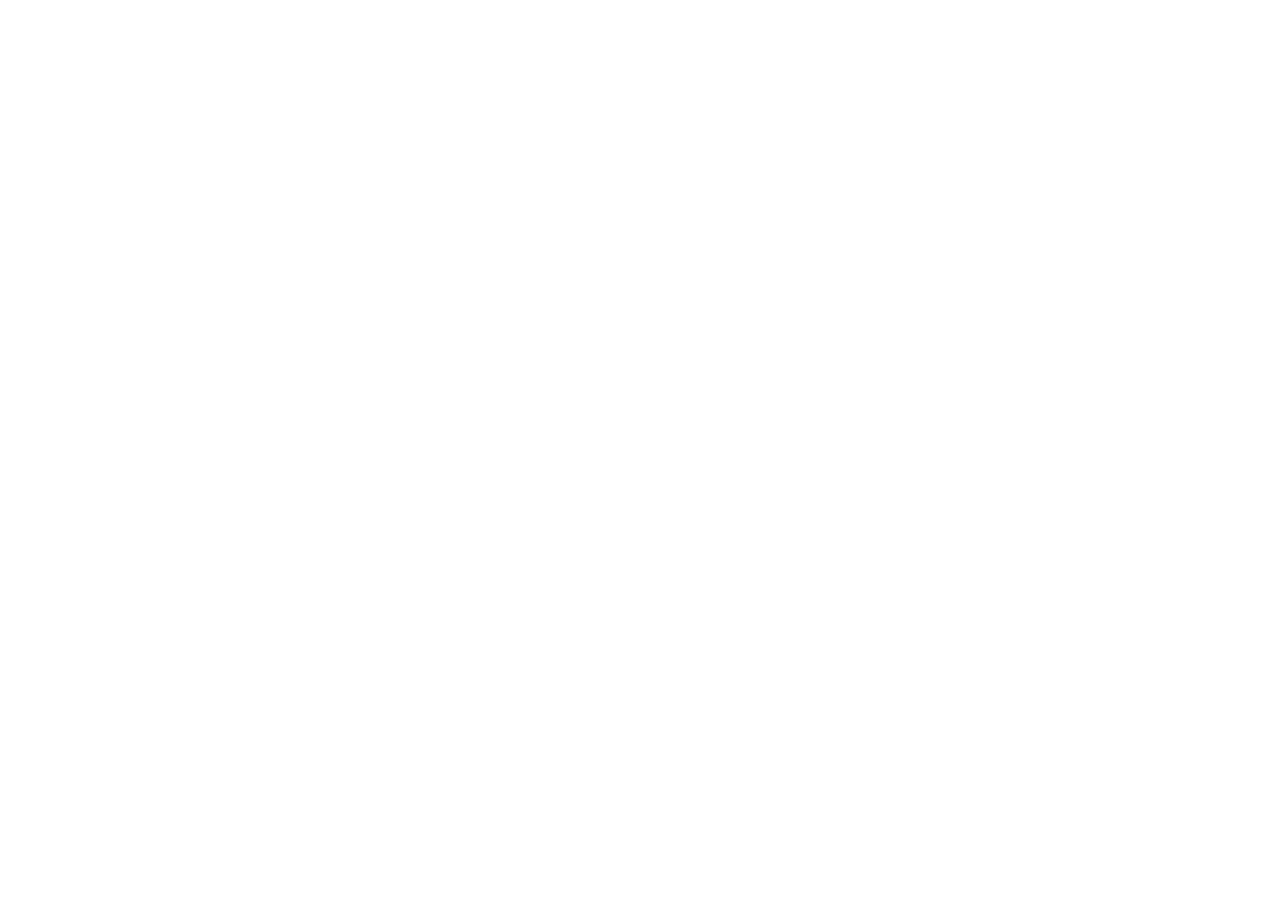
==== website/index.html @ 05efdec6 "working link to different pages" ====
<!DOCTYPE html>
<html lang="en">
<head>
    <meta charset="UTF-8">
    <meta http-equiv="X-UA-Compatible" content="IE=edge">
    <meta name="viewport" content="width=device-width, initial-scale=1.0">
    <title>Document</title>
</head>
<body>
    
</body>
</html>
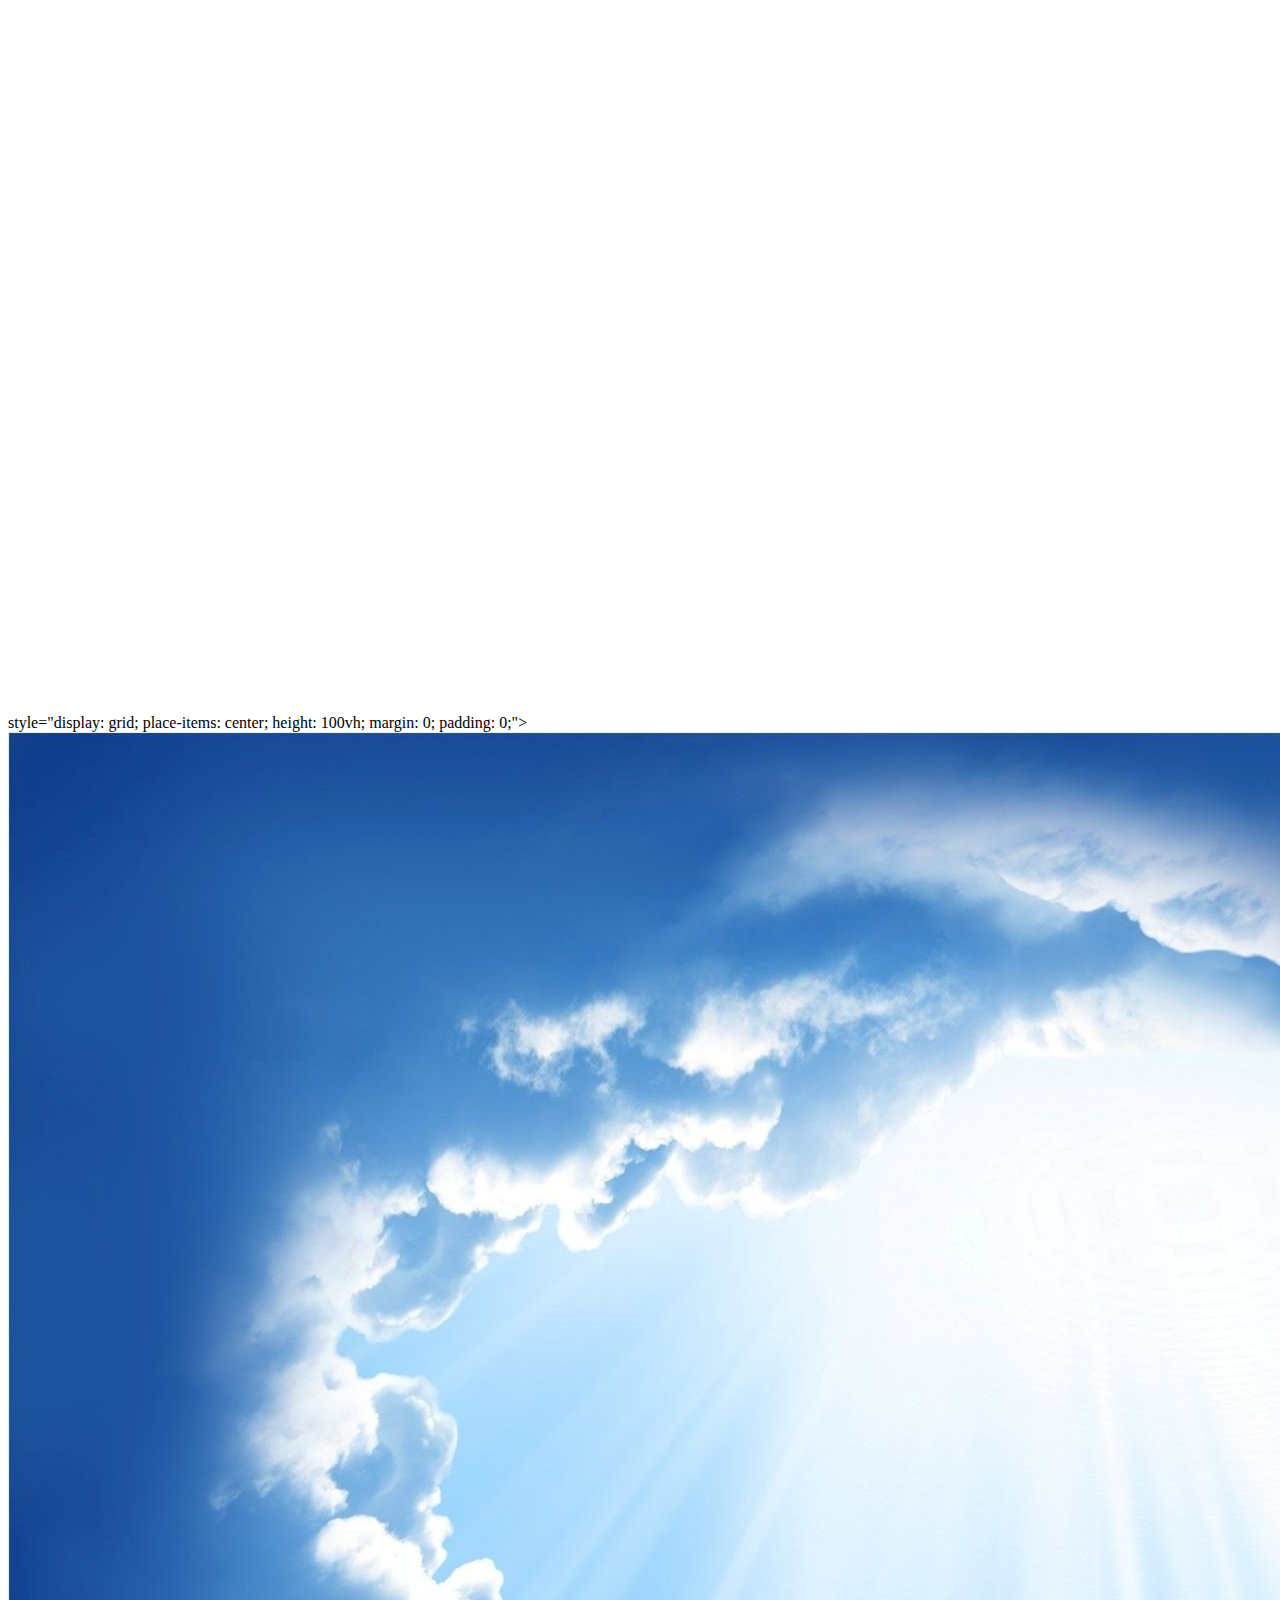
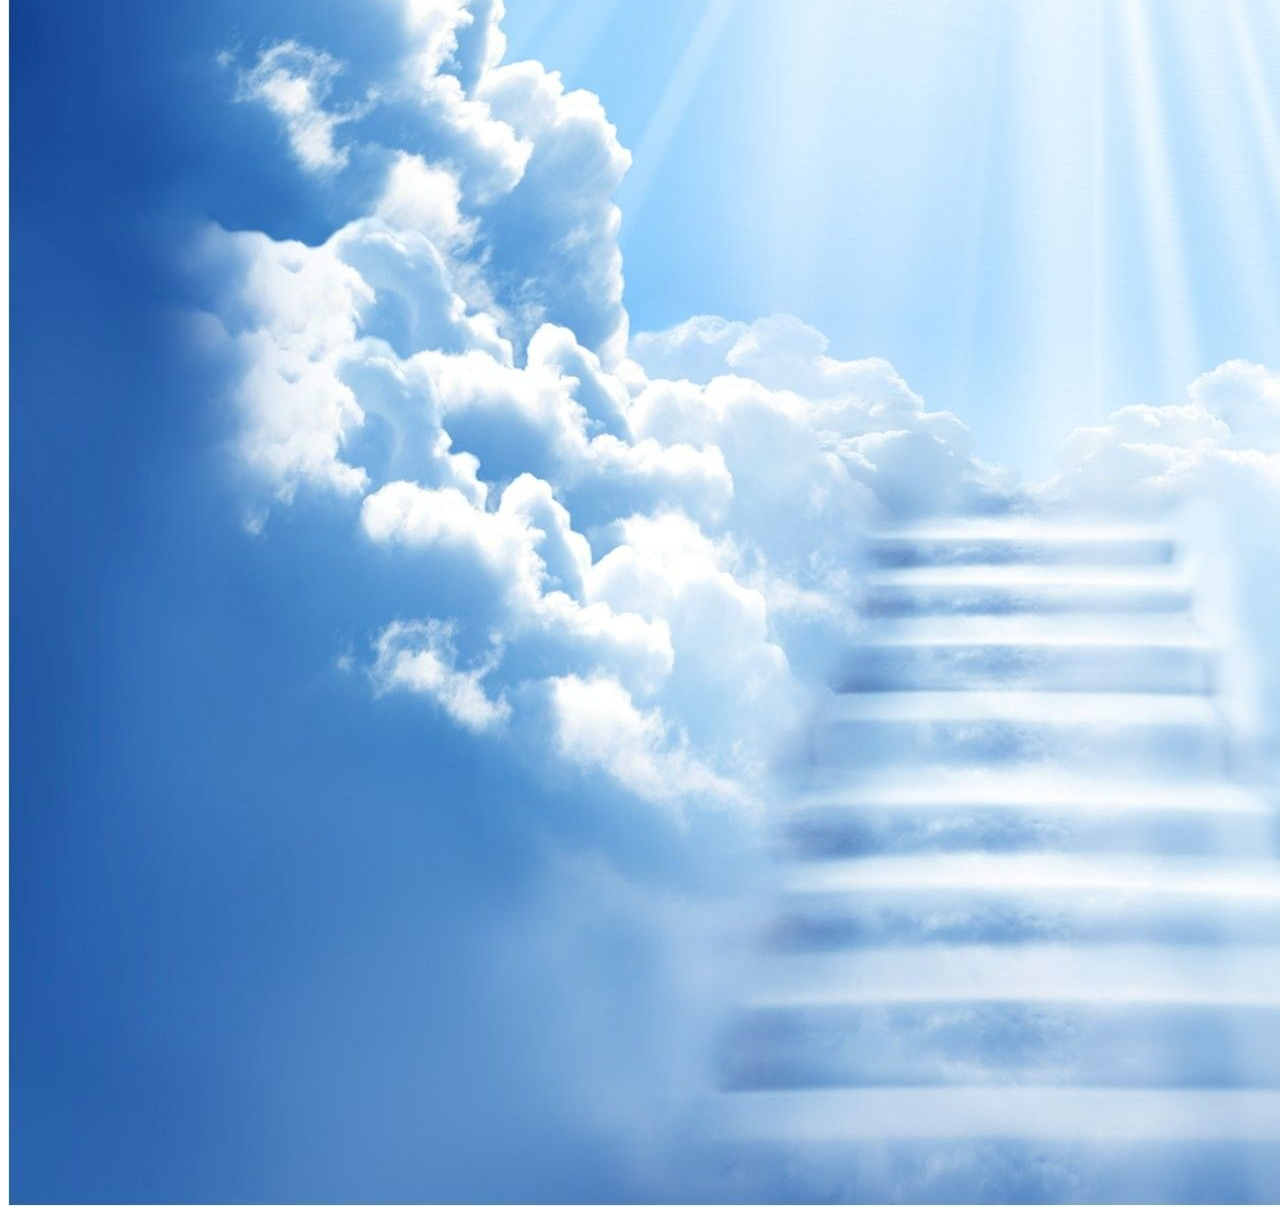
==== commit 7feb4701: "bare bones, probably komemr inte funka" ====
--- a/website/index.html
+++ b/website/index.html
@@ -6,7 +6,9 @@
     <meta name="viewport" content="width=device-width, initial-scale=1.0">
     <title>Document</title>
 </head>
-<body>
+<body> style="display: grid; place-items: center; height: 100vh; margin: 0; padding: 0;">
+    <canvas id="canvas" width="700" height="720"> </canvas>
+        <img class="x" src="1811836.jpg" ></a>
     
 </body>
 </html>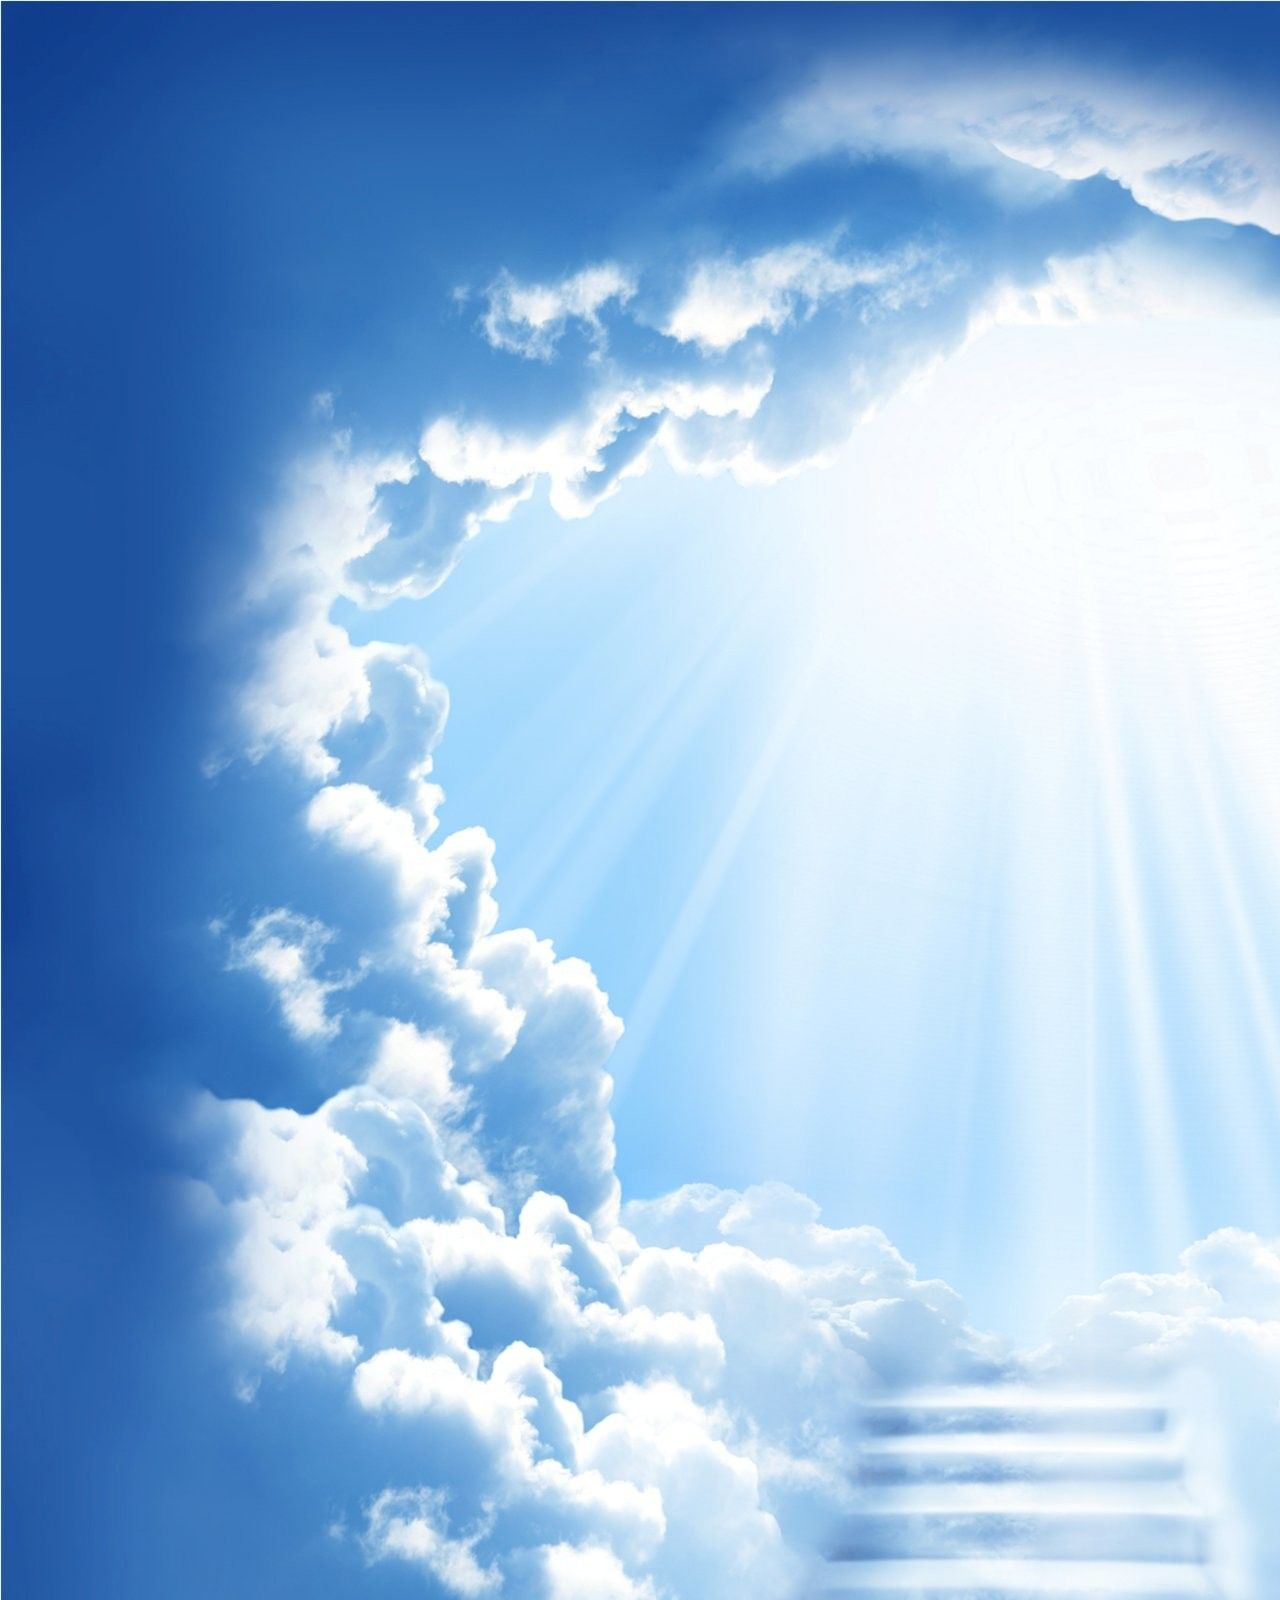
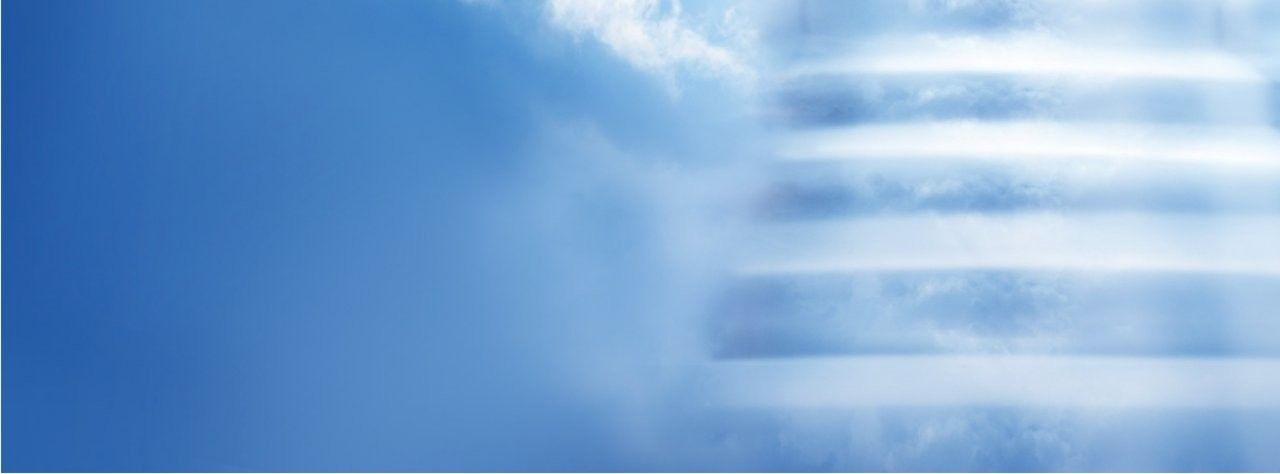
==== commit d3e37264: "fixat?" ====
--- a/website/index.html
+++ b/website/index.html
@@ -4,9 +4,10 @@
     <meta charset="UTF-8">
     <meta http-equiv="X-UA-Compatible" content="IE=edge">
     <meta name="viewport" content="width=device-width, initial-scale=1.0">
+    <link rel="stylesheet" type="text/css" href="style.css">
     <title>Document</title>
 </head>
-<body> style="display: grid; place-items: center; height: 100vh; margin: 0; padding: 0;">
+<body style="display: grid; place-items: center; height: 100vh; margin: 0; padding: 0;">
     <canvas id="canvas" width="700" height="720"> </canvas>
         <img class="x" src="1811836.jpg" ></a>
     
--- a/website/style.css
+++ b/website/style.css
@@ -0,0 +1,18 @@
+body {
+  display: grid;
+  grid-template-areas: 'ad1 game ad2';
+  grid-template-columns: 1fr auto 1fr;
+  grid-template-rows: 1fr;
+  place-items: center;
+  width: 100%;
+}
+
+
+.x {
+  grid-area: ad1, ad2;
+  height: 100%;
+}
+
+canvas {
+  grid-area: game;
+}
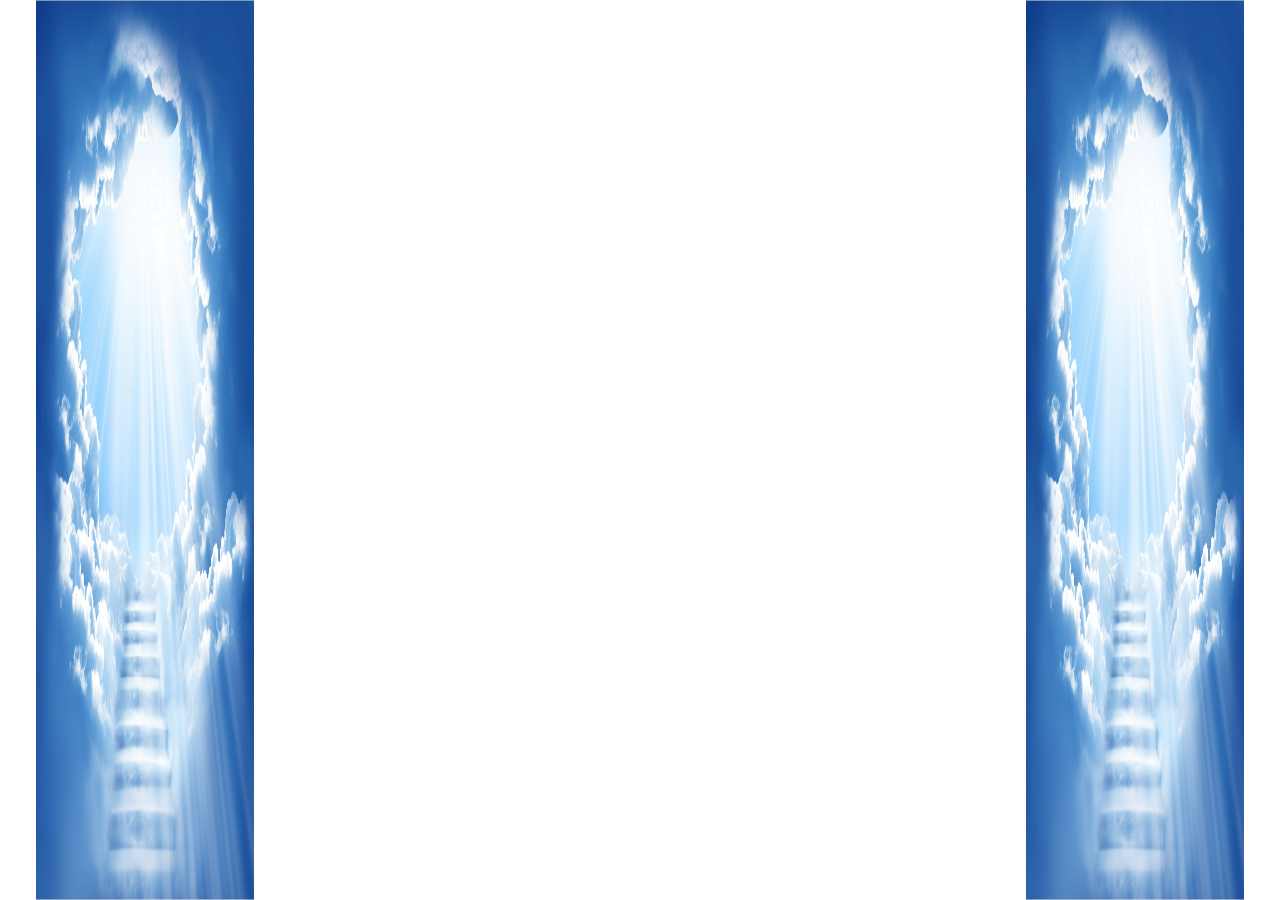
==== commit 49faf6ee: "fixad fr this time" ====
--- a/website/index.html
+++ b/website/index.html
@@ -9,7 +9,8 @@
 </head>
 <body style="display: grid; place-items: center; height: 100vh; margin: 0; padding: 0;">
     <canvas id="canvas" width="700" height="720"> </canvas>
-        <img class="x" src="1811836.jpg" ></a>
+    <img class="x" src="1811836.jpg" ></a>
+    <img class="y" src="1811836.jpg" ></a>
     
 </body>
 </html>--- a/website/style.css
+++ b/website/style.css
@@ -1,6 +1,6 @@
 body {
   display: grid;
-  grid-template-areas: 'ad1 game ad2';
+  grid-template-areas: 'ad1 truth ad2';
   grid-template-columns: 1fr auto 1fr;
   grid-template-rows: 1fr;
   place-items: center;
@@ -9,10 +9,21 @@
 
 
 .x {
-  grid-area: ad1, ad2;
-  height: 100%;
-}
+    grid-area: ad1;
+    height: 100%;
+    width: 75%;
+    object-fit: fill;
+  }
+
+
+.y {
+    grid-area: ad2;
+    height: 100%;
+    width: 75%;
+    object-fit: fill;
+  }
 
 canvas {
-  grid-area: game;
+  grid-area: truth;
+  
 }
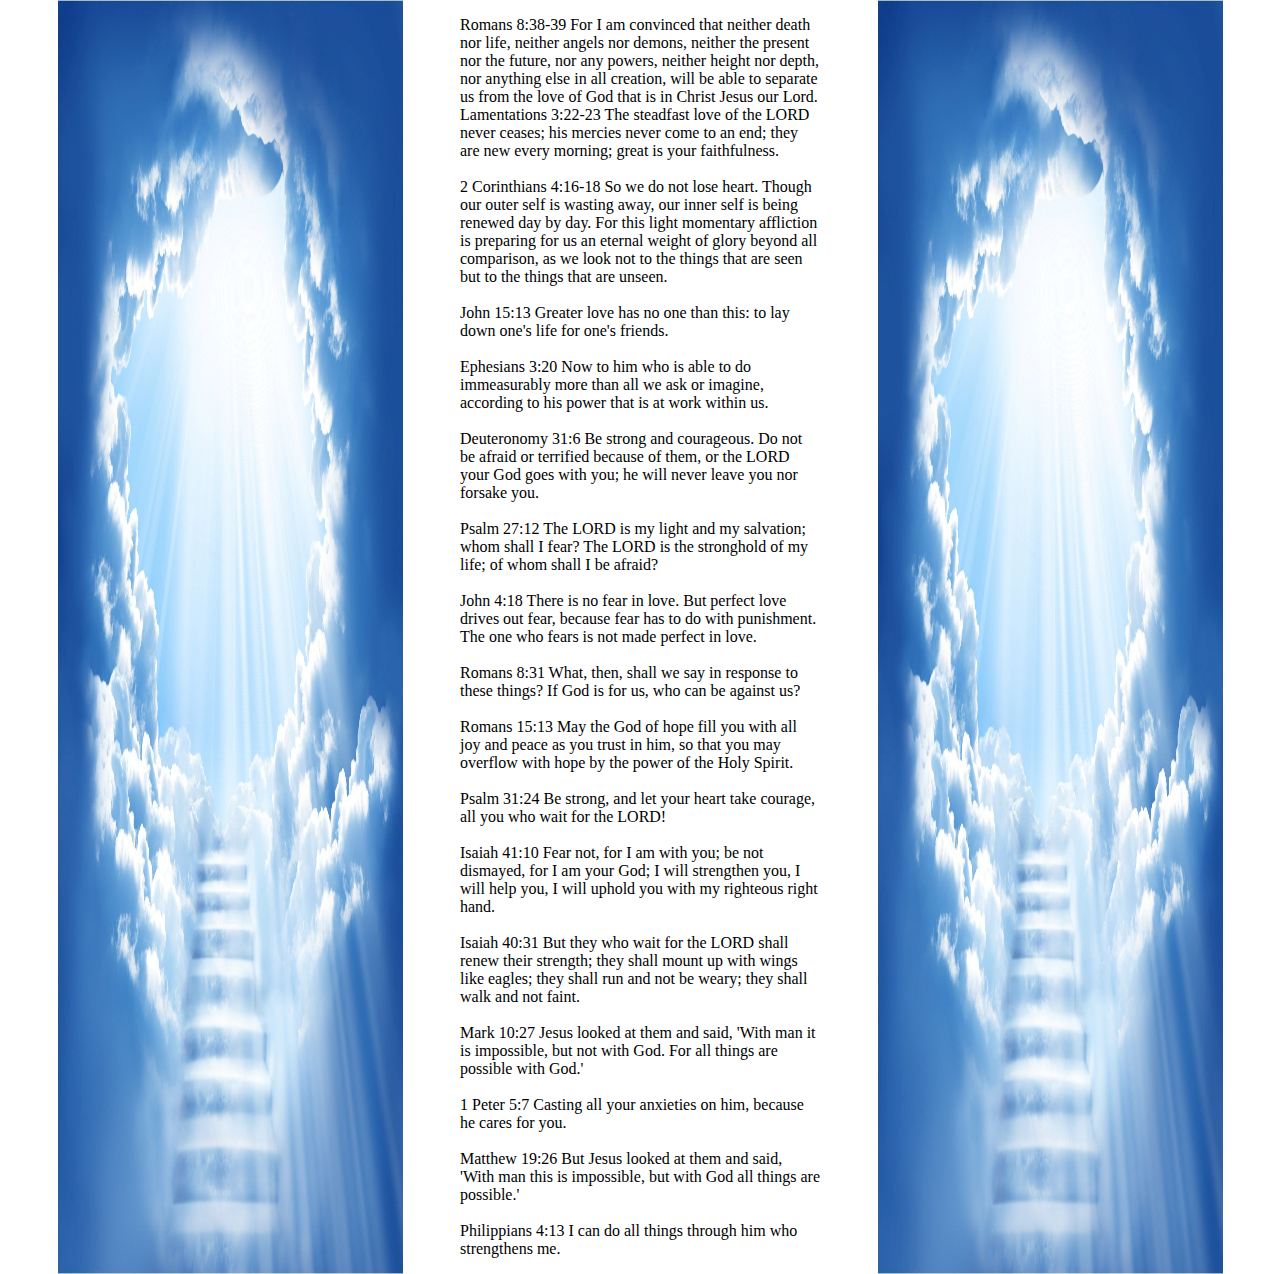
==== commit 5fea43d6: "NEW UPDATE JUST DROPPED ALLAH" ====
--- a/website/index.html
+++ b/website/index.html
@@ -8,9 +8,72 @@
     <title>Document</title>
 </head>
 <body style="display: grid; place-items: center; height: 100vh; margin: 0; padding: 0;">
-    <canvas id="canvas" width="700" height="720"> </canvas>
     <img class="x" src="1811836.jpg" ></a>
+    <p class="fax">Romans 8:38-39
+        For I am convinced that neither death nor life, neither angels nor demons, neither the present nor the future, nor any powers, neither height nor depth, nor anything else in all creation, will be able to separate us from the love of God that is in Christ Jesus our Lord.
+        <br>
+        Lamentations 3:22-23
+        The steadfast love of the LORD never ceases; his mercies never come to an end; they are new every morning; great is your faithfulness.
+        <br>
+        <br>
+        2 Corinthians 4:16-18
+        So we do not lose heart. Though our outer self is wasting away, our inner self is being renewed day by day. For this light momentary affliction is preparing for us an eternal weight of glory beyond all comparison, as we look not to the things that are seen but to the things that are unseen.
+        <br>
+        <br>
+        John 15:13
+        Greater love has no one than this: to lay down one's life for one's friends.
+        <br>
+        <br>
+        Ephesians 3:20
+        Now to him who is able to do immeasurably more than all we ask or imagine, according to his power that is at work within us.
+        <br>
+        <br>
+        Deuteronomy 31:6
+        Be strong and courageous. Do not be afraid or terrified because of them, or the LORD your God goes with you; he will never leave you nor forsake you.
+        <br>
+        <br>
+        Psalm 27:12
+        The LORD is my light and my salvation; whom shall I fear? The LORD is the stronghold of my life; of whom shall I be afraid?
+        <br>
+        <br>
+        John 4:18
+        There is no fear in love. But perfect love drives out fear, because fear has to do with punishment. The one who fears is not made perfect in love.
+        <br>
+        <br>
+        Romans 8:31
+        What, then, shall we say in response to these things? If God is for us, who can be against us?
+        <br>
+        <br>
+        Romans 15:13
+        May the God of hope fill you with all joy and peace as you trust in him, so that you may overflow with hope by the power of the Holy Spirit.
+        <br>
+        <br>
+        Psalm 31:24
+        Be strong, and let your heart take courage, all you who wait for the LORD!
+        <br>
+        <br>
+        Isaiah 41:10
+        Fear not, for I am with you; be not dismayed, for I am your God; I will strengthen you, I will help you, I will uphold you with my righteous right hand.
+        <br>
+        <br>
+        Isaiah 40:31
+        But they who wait for the LORD shall renew their strength; they shall mount up with wings like eagles; they shall run and not be weary; they shall walk and not faint.
+        <br>
+        <br>
+        Mark 10:27
+        Jesus looked at them and said, 'With man it is impossible, but not with God. For all things are possible with God.'
+        <br>
+        <br>
+        1 Peter 5:7
+        Casting all your anxieties on him, because he cares for you.
+        <br>
+        <br>
+        Matthew 19:26
+        But Jesus looked at them and said, 'With man this is impossible, but with God all things are possible.'
+        <br>
+        <br>
+        Philippians 4:13
+        I can do all things through him who strengthens me.</p>
     <img class="y" src="1811836.jpg" ></a>
-    
 </body>
 </html>--- a/website/style.css
+++ b/website/style.css
@@ -1,10 +1,10 @@
 body {
-  display: grid;
-  grid-template-areas: 'ad1 truth ad2';
-  grid-template-columns: 1fr auto 1fr;
-  grid-template-rows: 1fr;
-  place-items: center;
-  width: 100%;
+    display: grid;
+    grid-template-areas: 'ad1 truth ad2';
+    grid-template-columns: 1fr 45ch 1fr;
+    grid-template-rows: 1fr;
+    place-items: center;
+    width: 100%;
 }
 
 
@@ -13,7 +13,7 @@
     height: 100%;
     width: 75%;
     object-fit: fill;
-  }
+}
 
 
 .y {
@@ -21,9 +21,11 @@
     height: 100%;
     width: 75%;
     object-fit: fill;
-  }
+}
 
-canvas {
-  grid-area: truth;
-  
+.fax {
+    grid-area: truth;
+    position: relative;
 }
+
+
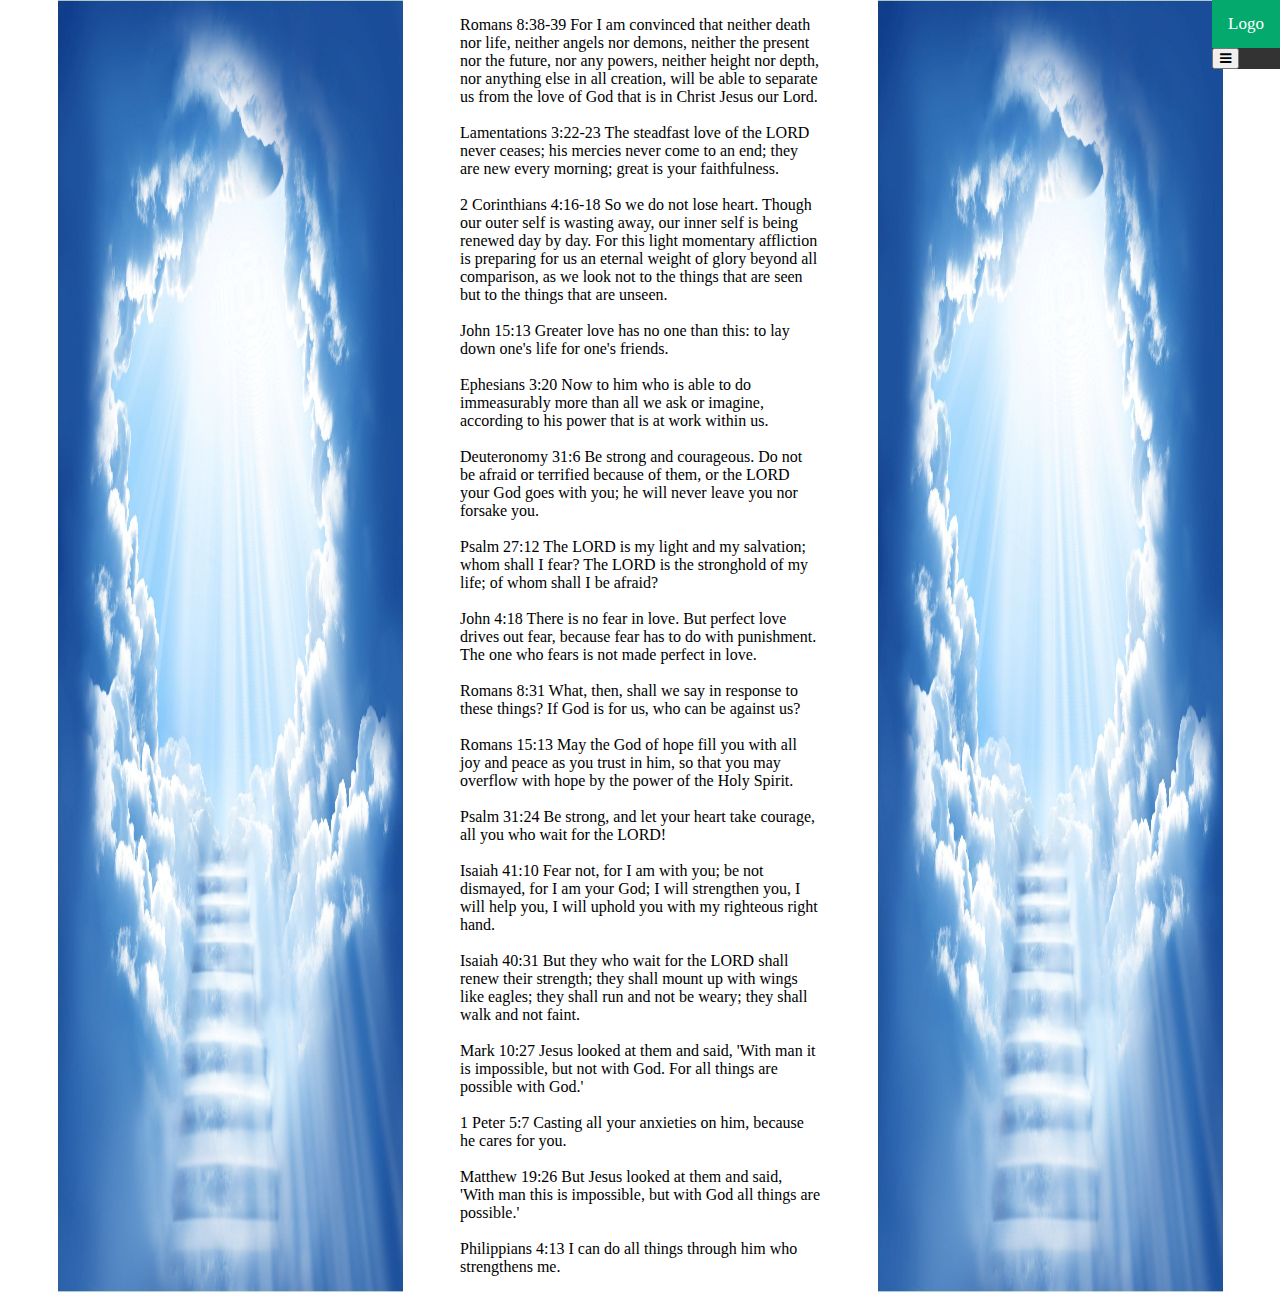
==== commit 41577f6e: "deez" ====
--- a/website/index.html
+++ b/website/index.html
@@ -11,6 +11,7 @@
     <img class="x" src="1811836.jpg" ></a>
     <p class="fax">Romans 8:38-39
         For I am convinced that neither death nor life, neither angels nor demons, neither the present nor the future, nor any powers, neither height nor depth, nor anything else in all creation, will be able to separate us from the love of God that is in Christ Jesus our Lord.
+        <br>
         <br>
         Lamentations 3:22-23
         The steadfast love of the LORD never ceases; his mercies never come to an end; they are new every morning; great is your faithfulness.
@@ -75,5 +76,26 @@
         Philippians 4:13
         I can do all things through him who strengthens me.</p>
     <img class="y" src="1811836.jpg" ></a>
+
+
+
+    <link rel="stylesheet" href="https://cdnjs.cloudflare.com/ajax/libs/font-awesome/4.7.0/css/font-awesome.min.css">
+
+    <div class="topnav">
+      <a href="#home" class="active logo">Logo</a>
+      <div id="myLinks">
+        <a href="#news">News</a>
+        <a href="#contact">Contact</a>
+        <a href="#about">About</a>
+      </div>
+      <button class="icon hamburguror">
+        <i class="fa fa-bars"></i>
+        <script src="site.js"> </script>
+      </button>
+    </div>
+
 </body>
-</html>+</html>
+
+
+
--- a/website/style.css
+++ b/website/style.css
@@ -28,4 +28,41 @@
     position: relative;
 }
 
-
+.topnav {
+    overflow: hidden;
+    background-color: #333;
+    position: fixed;
+    top: 0;
+    right: 0;
+  }
+  
+  .topnav #myLinks {
+    display: none;
+  }
+  
+  .topnav a {
+    color: white;
+    padding: 14px 16px;
+    text-decoration: none;
+    font-size: 17px;
+    display: block;
+  }
+  
+  .topnav a.icon {
+    background: black;
+    display: block;
+    position: fixed;
+    text-align: center;
+    right: 0;
+    top: 0;
+  }
+  
+  .topnav a:hover {
+    background-color: #ddd;
+    color: black;
+  }
+  
+  .active {
+    background-color: #04AA6D;
+    color: white;
+  }
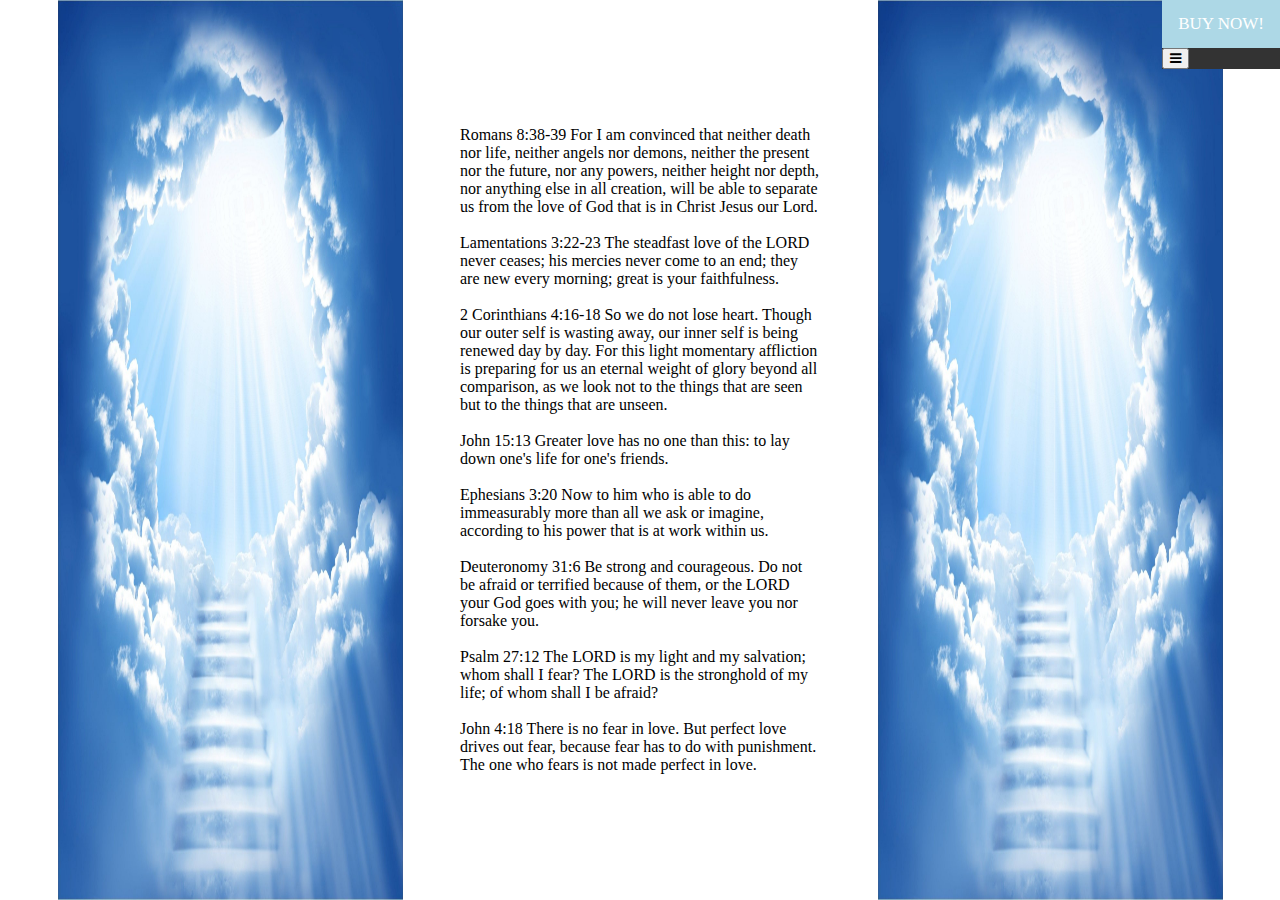
==== commit a061bd15: "HAHAHAHAHA" ====
--- a/website/index.html
+++ b/website/index.html
@@ -39,55 +39,13 @@
         <br>
         John 4:18
         There is no fear in love. But perfect love drives out fear, because fear has to do with punishment. The one who fears is not made perfect in love.
-        <br>
-        <br>
-        Romans 8:31
-        What, then, shall we say in response to these things? If God is for us, who can be against us?
-        <br>
-        <br>
-        Romans 15:13
-        May the God of hope fill you with all joy and peace as you trust in him, so that you may overflow with hope by the power of the Holy Spirit.
-        <br>
-        <br>
-        Psalm 31:24
-        Be strong, and let your heart take courage, all you who wait for the LORD!
-        <br>
-        <br>
-        Isaiah 41:10
-        Fear not, for I am with you; be not dismayed, for I am your God; I will strengthen you, I will help you, I will uphold you with my righteous right hand.
-        <br>
-        <br>
-        Isaiah 40:31
-        But they who wait for the LORD shall renew their strength; they shall mount up with wings like eagles; they shall run and not be weary; they shall walk and not faint.
-        <br>
-        <br>
-        Mark 10:27
-        Jesus looked at them and said, 'With man it is impossible, but not with God. For all things are possible with God.'
-        <br>
-        <br>
-        1 Peter 5:7
-        Casting all your anxieties on him, because he cares for you.
-        <br>
-        <br>
-        Matthew 19:26
-        But Jesus looked at them and said, 'With man this is impossible, but with God all things are possible.'
-        <br>
-        <br>
-        Philippians 4:13
-        I can do all things through him who strengthens me.</p>
+</p>
     <img class="y" src="1811836.jpg" ></a>
-
-
 
     <link rel="stylesheet" href="https://cdnjs.cloudflare.com/ajax/libs/font-awesome/4.7.0/css/font-awesome.min.css">
 
     <div class="topnav">
-      <a href="#home" class="active logo">Logo</a>
-      <div id="myLinks">
-        <a href="#news">News</a>
-        <a href="#contact">Contact</a>
-        <a href="#about">About</a>
-      </div>
+      <a href="#home" class="active logo">BUY NOW!</a>
       <button class="icon hamburguror">
         <i class="fa fa-bars"></i>
         <script src="site.js"> </script>
--- a/website/style.css
+++ b/website/style.css
@@ -13,6 +13,7 @@
     height: 100%;
     width: 75%;
     object-fit: fill;
+    
 }
 
 
@@ -36,9 +37,7 @@
     right: 0;
   }
   
-  .topnav #myLinks {
-    display: none;
-  }
+
   
   .topnav a {
     color: white;
@@ -58,11 +57,13 @@
   }
   
   .topnav a:hover {
-    background-color: #ddd;
-    color: black;
+    background-color: #ADD8E6;
+    color: red;
   }
   
   .active {
-    background-color: #04AA6D;
+    background-color: #ADD8E6;
     color: white;
   }
+
+  
